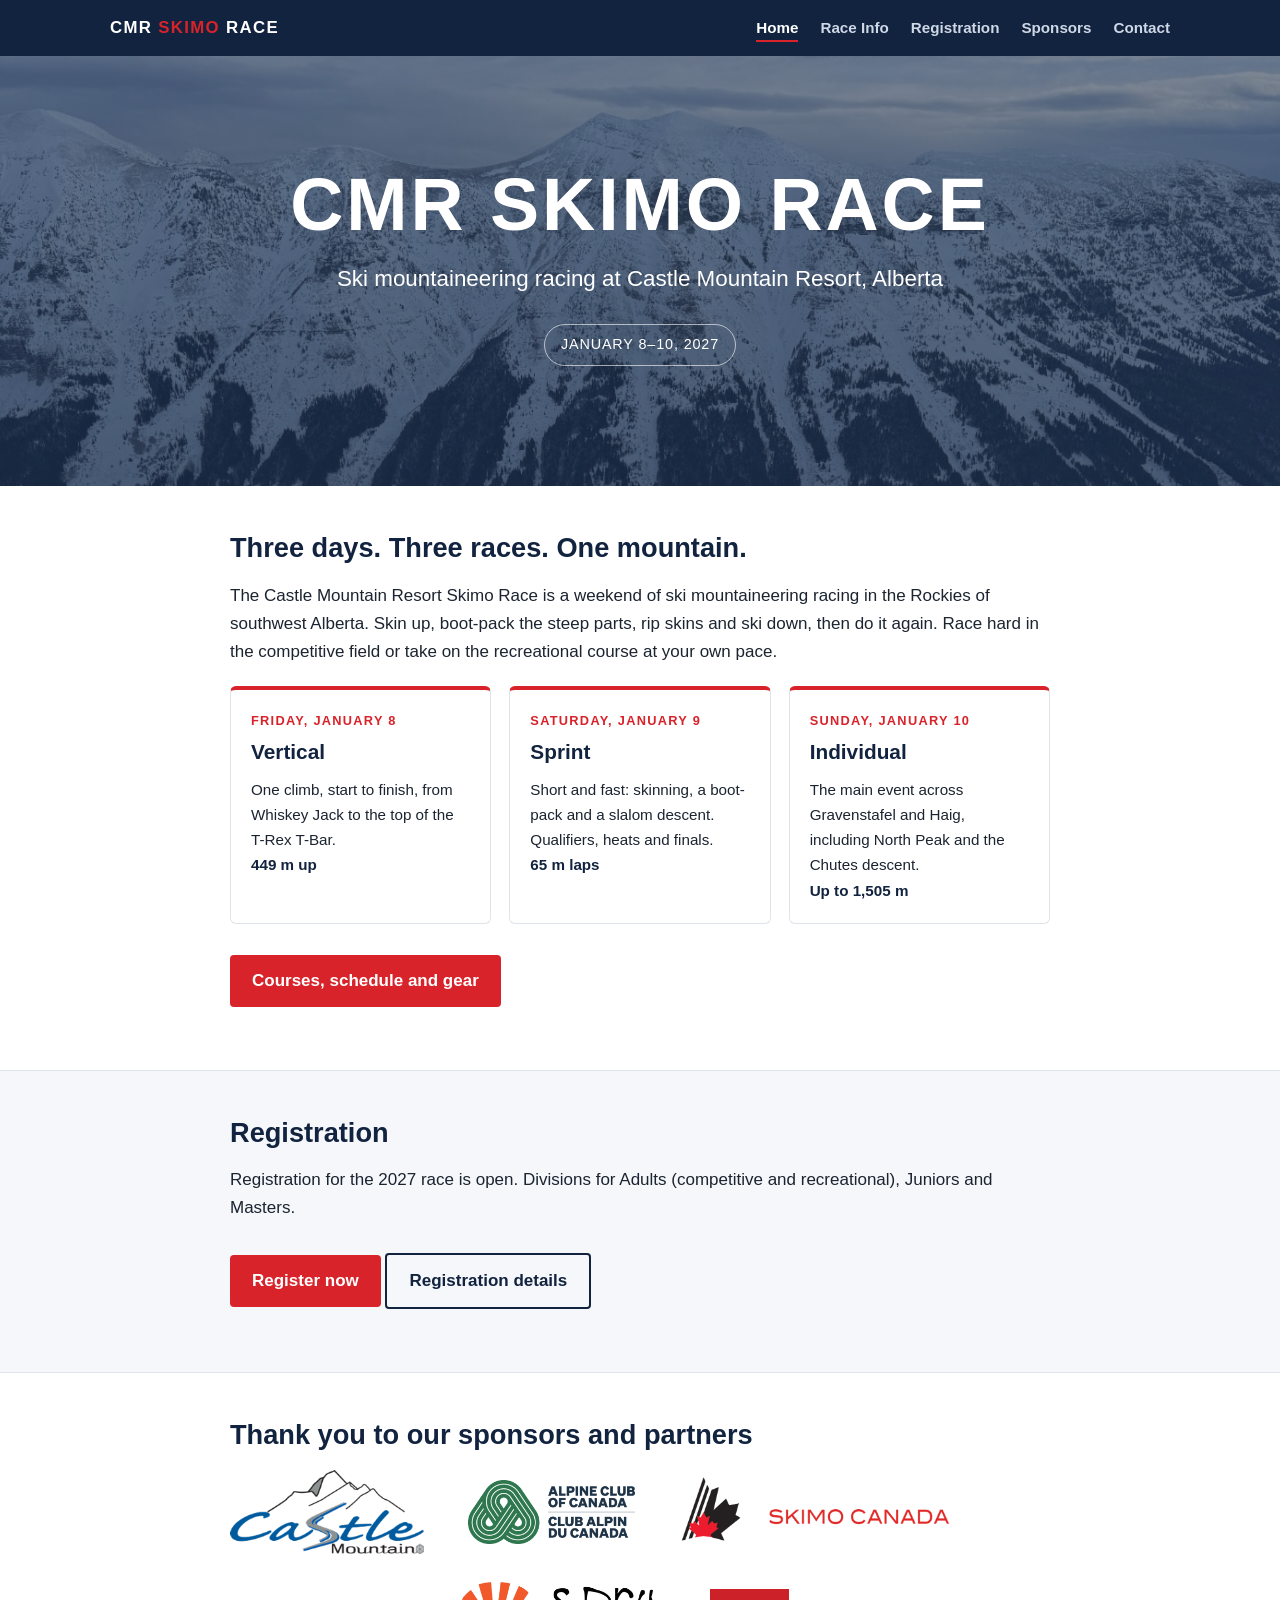
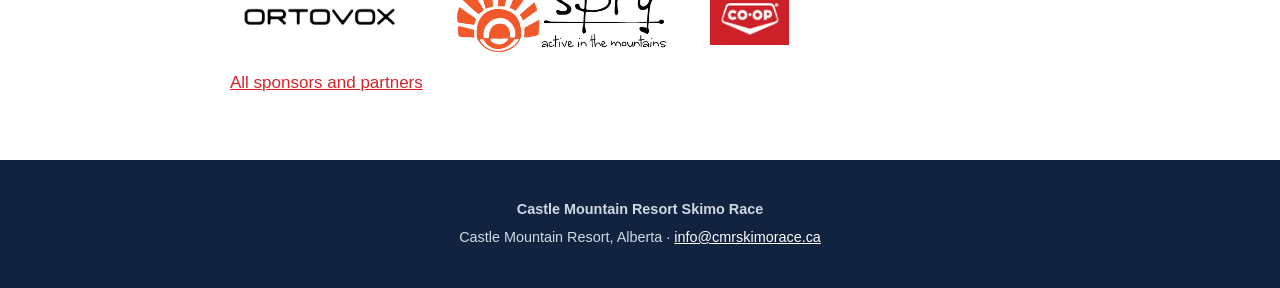
==== index.html @ 9375b1b1 "Link sponsor logos and names to their websites Co-Authored-By: Claude Opus 5.5 <noreply@anthropic.co" ====
<!doctype html>
<html lang="en">
<head>
<meta charset="utf-8">
<meta name="viewport" content="width=device-width, initial-scale=1">
<title>CMR Skimo Race</title>
<meta name="description" content="Ski mountaineering racing at Castle Mountain Resort, Alberta: Vertical, Sprint and Individual races.">
<link rel="stylesheet" href="style.css">
</head>
<body>
<header class="site"><div class="bar">
<a class="brand" href="index.html">CMR <span>Skimo</span> Race</a>
<nav aria-label="Main"><a href="index.html" aria-current="page">Home</a><a href="race-info.html">Race Info</a><a href="registration.html">Registration</a><a href="sponsors.html">Sponsors</a><a href="contact.html">Contact</a></nav>
</div></header>
<div class="hero">
<h1>CMR Skimo Race</h1>
<p>Ski mountaineering racing at Castle Mountain Resort, Alberta</p>
<span class="tag">January 8&ndash;10, 2027</span>
</div>
<main>
<section><div class="wrap">
<h2>Three days. Three races. One mountain.</h2>
<p>The Castle Mountain Resort Skimo Race is a weekend of ski mountaineering racing in the Rockies of southwest Alberta. Skin up, boot-pack the steep parts, rip skins and ski down, then do it again. Race hard in the competitive field or take on the recreational course at your own pace.</p>
<div class="cards">
<div class="card"><div class="day">Friday, January 8</div><h3>Vertical</h3><p>One climb, start to finish, from Whiskey Jack to the top of the T-Rex T-Bar.</p><p class="stat">449 m up</p></div>
<div class="card"><div class="day">Saturday, January 9</div><h3>Sprint</h3><p>Short and fast: skinning, a boot-pack and a slalom descent. Qualifiers, heats and finals.</p><p class="stat">65 m laps</p></div>
<div class="card"><div class="day">Sunday, January 10</div><h3>Individual</h3><p>The main event across Gravenstafel and Haig, including North Peak and the Chutes descent.</p><p class="stat">Up to 1,505 m</p></div>
</div>
<p><a class="btn" href="race-info.html">Courses, schedule and gear</a></p>
</div></section><section class="alt"><div class="wrap">
<h2>Registration</h2>
<p>Registration for the 2027 race is open. Divisions for Adults (competitive and recreational), Juniors and Masters.</p>
<p><a class="btn" href="https://zone4.ca/event/2027/gLMXlx">Register now</a> <a class="btn ghost" href="registration.html">Registration details</a></p>
</div></section><section><div class="wrap">
<h2>Thank you to our sponsors and partners</h2>
<div class="logos">
<a href="https://www.skicastle.ca/" target="_blank" rel="noopener" aria-label="Castle Mountain Resort website"><img src="images/castle-mountain.png" alt="Castle Mountain Resort" style="max-height:84px"></a>
<a href="https://alpineclubofcanada.ca/" target="_blank" rel="noopener" aria-label="Alpine Club of Canada website"><img src="images/alpine-club-of-canada.webp" alt="Alpine Club of Canada" style="max-height:64px"></a>
<a href="https://smcc.ski/" target="_blank" rel="noopener" aria-label="Skimo Canada website"><img src="images/skimo-canada.webp" alt="Skimo Canada"></a>
<a href="https://www.ortovox.com/" target="_blank" rel="noopener" aria-label="Ortovox website"><img src="images/ortovox.png" alt="Ortovox" style="max-height:44px"></a>
<a href="https://spryactive.ca/" target="_blank" rel="noopener" aria-label="Spry website"><img src="images/spry.png" alt="Spry"></a>
<a href="https://www.pinchercreekco-op.crs/" target="_blank" rel="noopener" aria-label="Pincher Creek Co-op website"><img src="images/coop.png" alt="Pincher Creek Co-op" style="max-height:56px"></a>
</div>
<p><a href="sponsors.html">All sponsors and partners</a></p>
</div></section>
</main>
<footer class="site"><div class="wrap">
<p><strong>Castle Mountain Resort Skimo Race</strong></p>
<p>Castle Mountain Resort, Alberta &middot; <a href="mailto:info@cmrskimorace.ca">info@cmrskimorace.ca</a></p>
</div></footer>
</body>
</html>
---- style.css ----
:root{--navy:#12233f;--ink:#1b2430;--muted:#5b6675;--snow:#f5f7fa;--line:#dfe4ea;--red:#d8232a;--white:#fff}
*{box-sizing:border-box}
html{scroll-behavior:smooth}
body{margin:0;font-family:"Avenir Next","Segoe UI",Helvetica,Arial,sans-serif;color:var(--ink);background:var(--white);line-height:1.65;font-size:17px}
img{max-width:100%;height:auto}
a{color:var(--red)}
a:hover{color:var(--navy)}
.wrap{max-width:860px;margin:0 auto;padding:0 20px}
header.site{background:var(--navy);position:sticky;top:0;z-index:10}
header.site .bar{max-width:1100px;margin:0 auto;padding:14px 20px;display:flex;flex-wrap:wrap;align-items:center;justify-content:space-between;gap:8px 24px}
.brand{color:var(--white);font-weight:800;letter-spacing:.08em;text-transform:uppercase;text-decoration:none;font-size:1.05rem}
.brand span{color:var(--red)}
nav a{color:#cfd8e6;text-decoration:none;margin-left:22px;font-size:.95rem;font-weight:600;padding:4px 0;border-bottom:2px solid transparent}
nav a:first-child{margin-left:0}
nav a:hover,nav a[aria-current=page]{color:var(--white);border-bottom-color:var(--red)}
.hero{background:linear-gradient(rgba(18,35,63,.55),rgba(18,35,63,.7)),url(images/barnaby-ridge.jpg) center/cover no-repeat;color:var(--white);text-align:center;padding:110px 20px 120px}
.hero h1{font-size:clamp(2.4rem,7vw,4.6rem);margin:0;letter-spacing:.04em;text-transform:uppercase;line-height:1.05}
.hero p{font-size:clamp(1.05rem,2.4vw,1.4rem);margin:18px 0 0}
.hero .tag{display:inline-block;margin-top:26px;padding:8px 16px;border:1px solid rgba(255,255,255,.6);border-radius:999px;font-size:.9rem;letter-spacing:.06em;text-transform:uppercase}
.pagehead{background:var(--navy);color:var(--white);padding:54px 0 46px}
.pagehead h1{margin:0;font-size:clamp(2rem,5vw,3rem);text-transform:uppercase;letter-spacing:.04em}
.pagehead p{margin:10px 0 0;color:#cfd8e6;max-width:640px}
main section{padding:46px 0;border-bottom:1px solid var(--line)}
main section:last-child{border-bottom:0}
main section.alt{background:var(--snow)}
h2{font-size:1.7rem;margin:0 0 14px;color:var(--navy);line-height:1.2}
h3{font-size:1.05rem;margin:26px 0 8px;text-transform:uppercase;letter-spacing:.07em;color:var(--muted)}
ul,ol{padding-left:22px;margin:8px 0}
li{margin:4px 0}
.note{background:#fff7e0;border-left:4px solid #e0a800;padding:12px 16px;margin:0 0 8px;font-size:.95rem}
.cards{display:grid;grid-template-columns:repeat(auto-fit,minmax(230px,1fr));gap:18px;margin-top:20px}
.card{background:var(--white);border:1px solid var(--line);border-top:4px solid var(--red);border-radius:6px;padding:20px}
.card .day{font-size:.8rem;font-weight:700;letter-spacing:.1em;text-transform:uppercase;color:var(--red)}
.card h3{margin:4px 0 8px;font-size:1.3rem;text-transform:none;letter-spacing:0;color:var(--navy)}
.card p{margin:0;font-size:.95rem}
.stat{font-size:1.5rem;font-weight:800;color:var(--navy)}
.btn{display:inline-block;background:var(--red);color:var(--white);text-decoration:none;font-weight:700;padding:12px 22px;border-radius:4px;margin-top:14px}
.btn:hover{background:var(--navy);color:var(--white)}
.btn.ghost{background:transparent;color:var(--navy);border:2px solid var(--navy)}
.btn.ghost:hover{background:var(--navy);color:var(--white)}
.cols{display:grid;grid-template-columns:repeat(auto-fit,minmax(260px,1fr));gap:8px 40px}
.logos{display:flex;flex-wrap:wrap;align-items:center;gap:28px 44px;margin-top:18px}
.logos img{max-height:70px;width:auto}
.sponsor{display:flex;flex-wrap:wrap;align-items:center;gap:20px 32px;padding:22px 0;border-bottom:1px solid var(--line)}
.sponsor:last-child{border-bottom:0}
.sponsor .logo{flex:0 0 240px;display:flex;align-items:center}
.sponsor .logo img{max-height:96px;max-width:240px;width:auto}
.sponsor .role{font-size:.8rem;font-weight:700;letter-spacing:.1em;text-transform:uppercase;color:var(--red)}
.sponsor h3{margin:2px 0 0;font-size:1.25rem;text-transform:none;letter-spacing:0;color:var(--navy)}
figure{margin:22px 0}
figure img{border:1px solid var(--line);border-radius:4px;display:block}
figcaption{font-size:.9rem;color:var(--muted);margin-top:6px}
.qr{width:220px;border:1px solid var(--line);padding:10px;background:var(--white);border-radius:6px}
footer.site{background:var(--navy);color:#cfd8e6;padding:34px 0;font-size:.9rem;text-align:center}
footer.site a{color:var(--white)}
footer.site p{margin:4px 0}
@media (max-width:640px){body{font-size:16px}nav a{margin-left:0;margin-right:16px}.hero{padding:70px 20px 80px}.sponsor .logo{flex-basis:100%}}
h2[id]{scroll-margin-top:76px}
.wrap.wide{max-width:1160px}
.race-split{display:grid;grid-template-columns:minmax(0,1fr) minmax(0,1.15fr);gap:28px 48px;align-items:start}
.race-split .race-text>p:first-child{margin-top:0}
.race-split h3:first-of-type{margin-top:18px}
.race-media figure{margin:18px 0 0}
.race-map{height:440px;border:1px solid var(--line);border-radius:6px;background:#e9edf2;z-index:0}
.race-map-error{display:flex;align-items:center;justify-content:center;color:var(--muted)}
.map-legend{display:flex;flex-wrap:wrap;gap:6px 18px;font-size:.85rem;color:var(--muted);margin:10px 0 0;padding:0;list-style:none}
.map-legend li{display:flex;align-items:center;gap:6px;margin:0}
.map-legend i{display:inline-block;width:22px;height:0;border-top:4px solid}
.map-legend .route{border-color:#d8232a}
.map-legend .easy{border-color:#2e9e44;border-top-width:3px}
.map-legend .int{border-color:#1f6fd1;border-top-width:3px}
.map-legend .adv{border-color:#111;border-top-width:3px}
.map-legend .lift{border-color:#7a2a2a;border-top:2px dashed #7a2a2a}
.map-label span{display:inline-block;transform:translate(10px,-50%);background:#fff;color:var(--navy);font-weight:700;font-size:12px;padding:2px 7px;border-radius:3px;box-shadow:0 1px 3px rgba(0,0,0,.3);white-space:nowrap}
.leaflet-container{font:inherit;font-size:13px}
@media (max-width:900px){.race-split{grid-template-columns:1fr}.race-map{height:360px}}
.disclaimer{background:#fdf0f0;border-left:4px solid var(--red);padding:14px 18px;margin:12px 0 8px;font-size:.95rem}
.disclaimer p{margin:0 0 6px}
.disclaimer p:last-child{margin-bottom:0}
.disclaimer-short{font-size:.88rem;color:var(--muted);margin:10px 0 0;padding-left:12px;border-left:3px solid var(--red)}
#course-disclaimer{scroll-margin-top:90px}
nav a{white-space:nowrap}
@media (max-width:640px){header.site .bar{row-gap:6px}nav{display:flex;width:100%;justify-content:space-between;gap:8px;overflow-x:auto;scrollbar-width:none}nav::-webkit-scrollbar{display:none}nav a{margin:0;font-size:.85rem}}
@media (max-width:360px){nav{gap:6px}nav a{font-size:.78rem}}
.btn-updated{font-size:.85rem;color:var(--muted);margin:-9px 0 0}
.form-link{font-size:.9rem;color:var(--muted)}
.volunteer-form{display:block;width:100%;max-width:640px;border:0;margin:16px 0 0;background:var(--white)}
.map-legend .rec{border-color:#f28c00}
@media (min-width:901px){.race-media{position:sticky;top:84px}}
.map-label-left span{transform:translate(calc(-100% - 10px),-50%)}
/* Google Forms cannot report their height, so cap the box at about one screen and let the form scroll inside it */
.volunteer-form{height:80vh;min-height:560px;max-height:1000px}
.logo-tile{display:inline-flex;align-items:center;justify-content:center;background:var(--navy);border-radius:8px;padding:12px}
.sponsor .logo .logo-tile img{max-height:76px;width:auto}
.sponsor h3 a{color:inherit;text-decoration:none}
.sponsor h3 a:hover{color:var(--red);text-decoration:underline}
.logos a{display:inline-flex;align-items:center}
.logos a:hover img,.sponsor .logo a:hover img{opacity:.8}
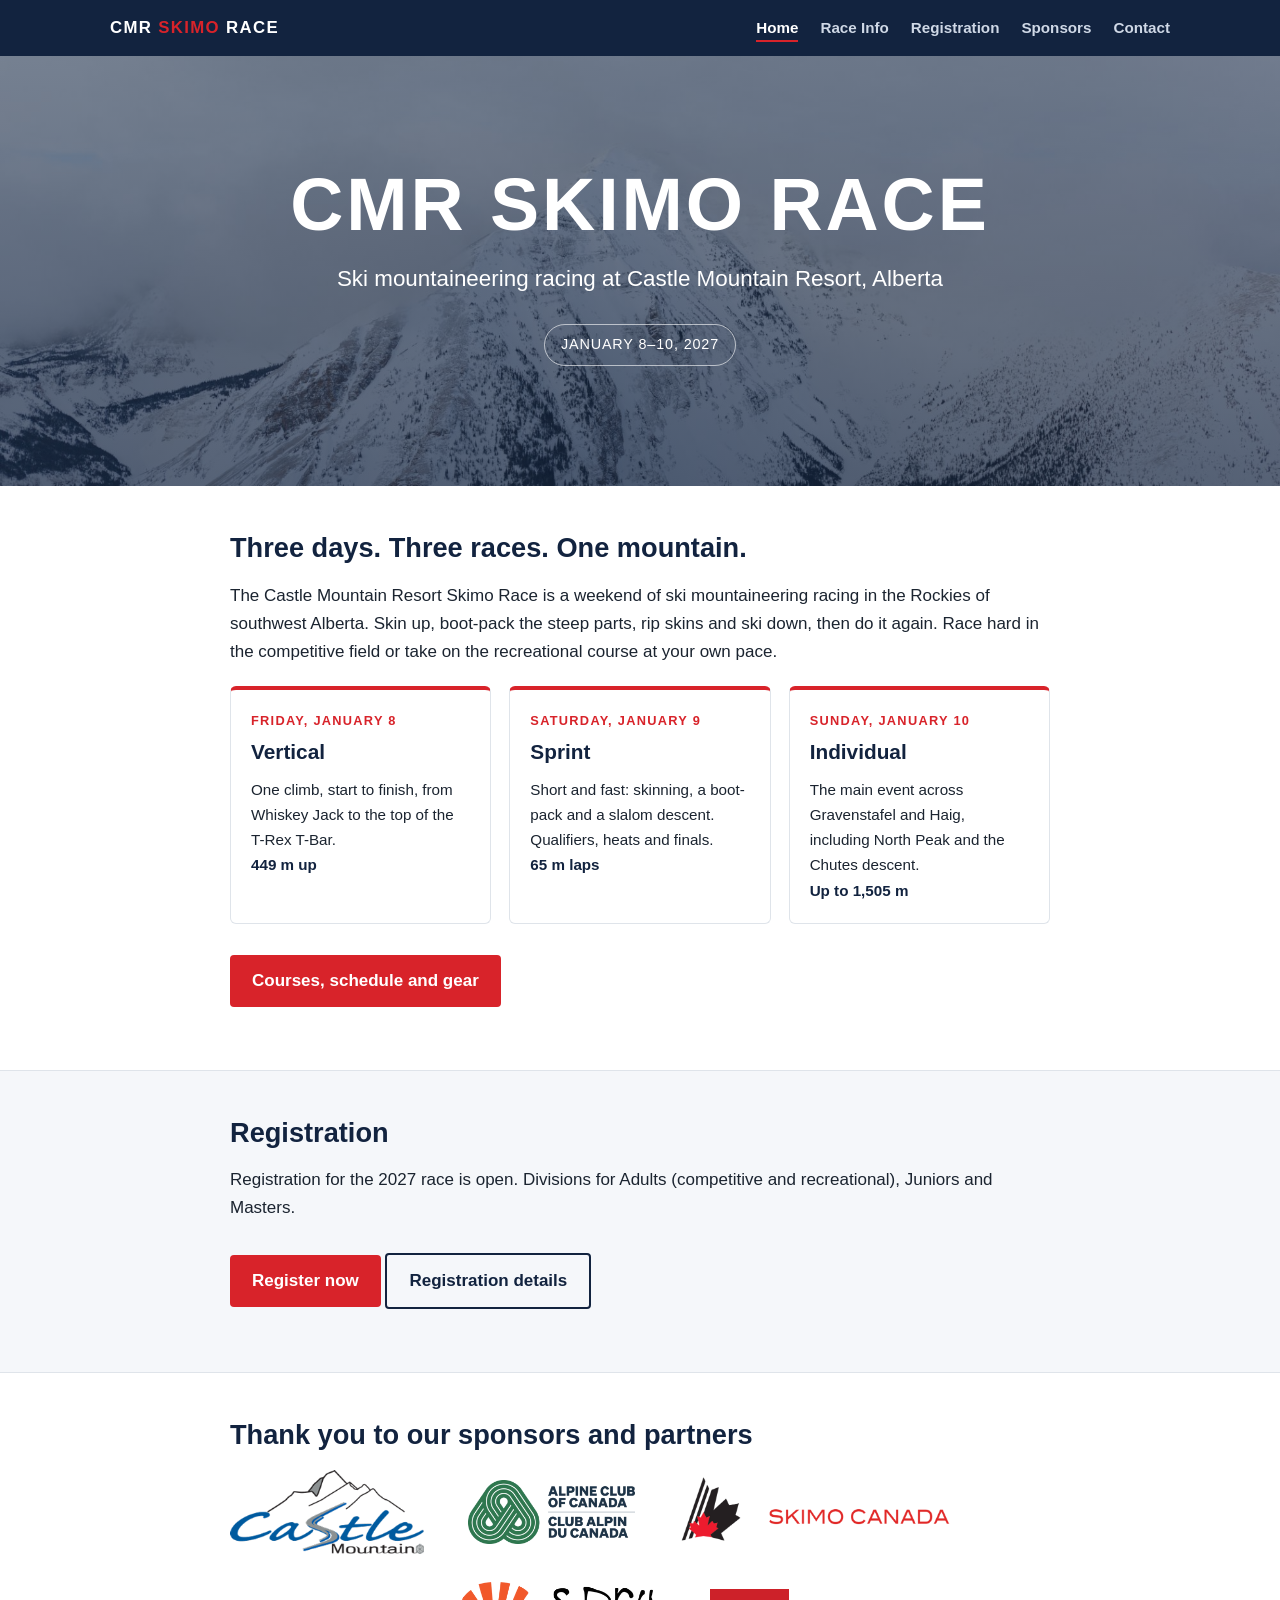
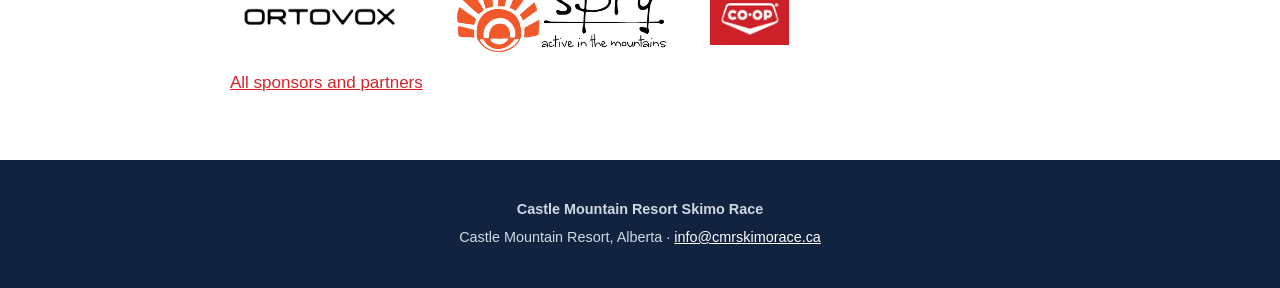
==== commit 9c43858c: "Link Home race cards to their sections, collapse rules into panels Co-Authored-By: Claude Opus 5.5 <" ====
--- a/index.html
+++ b/index.html
@@ -22,9 +22,9 @@
 <h2>Three days. Three races. One mountain.</h2>
 <p>The Castle Mountain Resort Skimo Race is a weekend of ski mountaineering racing in the Rockies of southwest Alberta. Skin up, boot-pack the steep parts, rip skins and ski down, then do it again. Race hard in the competitive field or take on the recreational course at your own pace.</p>
 <div class="cards">
-<div class="card"><div class="day">Friday, January 8</div><h3>Vertical</h3><p>One climb, start to finish, from Whiskey Jack to the top of the T-Rex T-Bar.</p><p class="stat">449 m up</p></div>
-<div class="card"><div class="day">Saturday, January 9</div><h3>Sprint</h3><p>Short and fast: skinning, a boot-pack and a slalom descent. Qualifiers, heats and finals.</p><p class="stat">65 m laps</p></div>
-<div class="card"><div class="day">Sunday, January 10</div><h3>Individual</h3><p>The main event across Gravenstafel and Haig, including North Peak and the Chutes descent.</p><p class="stat">Up to 1,505 m</p></div>
+<div class="card"><div class="day">Friday, January 8</div><h3><a class="card-link" href="race-info.html#vertical">Vertical</a></h3><p>One climb, start to finish, from Whiskey Jack to the top of the T-Rex T-Bar.</p><p class="stat">449 m up</p></div>
+<div class="card"><div class="day">Saturday, January 9</div><h3><a class="card-link" href="race-info.html#sprint">Sprint</a></h3><p>Short and fast: skinning, a boot-pack and a slalom descent. Qualifiers, heats and finals.</p><p class="stat">65 m laps</p></div>
+<div class="card"><div class="day">Sunday, January 10</div><h3><a class="card-link" href="race-info.html#individual">Individual</a></h3><p>The main event across Gravenstafel and Haig, including North Peak and the Chutes descent.</p><p class="stat">Up to 1,505 m</p></div>
 </div>
 <p><a class="btn" href="race-info.html">Courses, schedule and gear</a></p>
 </div></section><section class="alt"><div class="wrap">
--- a/style.css
+++ b/style.css
@@ -13,11 +13,11 @@
 nav a{color:#cfd8e6;text-decoration:none;margin-left:22px;font-size:.95rem;font-weight:600;padding:4px 0;border-bottom:2px solid transparent}
 nav a:first-child{margin-left:0}
 nav a:hover,nav a[aria-current=page]{color:var(--white);border-bottom-color:var(--red)}
-.hero{background:linear-gradient(rgba(18,35,63,.55),rgba(18,35,63,.7)),url(images/barnaby-ridge.jpg) center/cover no-repeat;color:var(--white);text-align:center;padding:110px 20px 120px}
+.hero{background:linear-gradient(rgba(18,35,63,.55),rgba(18,35,63,.7)),url(images/castle-peak.jpg) center 40%/cover no-repeat;color:var(--white);text-align:center;padding:110px 20px 120px}
 .hero h1{font-size:clamp(2.4rem,7vw,4.6rem);margin:0;letter-spacing:.04em;text-transform:uppercase;line-height:1.05}
 .hero p{font-size:clamp(1.05rem,2.4vw,1.4rem);margin:18px 0 0}
 .hero .tag{display:inline-block;margin-top:26px;padding:8px 16px;border:1px solid rgba(255,255,255,.6);border-radius:999px;font-size:.9rem;letter-spacing:.06em;text-transform:uppercase}
-.pagehead{background:var(--navy);color:var(--white);padding:54px 0 46px}
+.pagehead{background:linear-gradient(rgba(18,35,63,.55),rgba(18,35,63,.78)),var(--ph,url(images/barnaby-ridge.jpg)) var(--php,center 45%)/cover no-repeat var(--navy);color:var(--white);padding:96px 0 84px}
 .pagehead h1{margin:0;font-size:clamp(2rem,5vw,3rem);text-transform:uppercase;letter-spacing:.04em}
 .pagehead p{margin:10px 0 0;color:#cfd8e6;max-width:640px}
 main section{padding:46px 0;border-bottom:1px solid var(--line)}
@@ -96,3 +96,26 @@
 .sponsor h3 a:hover{color:var(--red);text-decoration:underline}
 .logos a{display:inline-flex;align-items:center}
 .logos a:hover img,.sponsor .logo a:hover img{opacity:.8}
+.pagehead h1,.pagehead p{text-shadow:0 1px 12px rgba(0,0,0,.35)}
+@media (max-width:640px){.pagehead{padding:64px 0 56px}}
+h4{font-size:1rem;margin:22px 0 6px;color:var(--navy)}
+h3[id]{scroll-margin-top:90px}
+.card{position:relative;transition:box-shadow .15s,transform .15s}
+.card-link{color:inherit;text-decoration:none}
+.card-link::after{content:"";position:absolute;inset:0;border-radius:6px}
+.card:hover{box-shadow:0 6px 18px rgba(18,35,63,.12);transform:translateY(-2px)}
+.card:hover .card-link{color:var(--red)}
+.card-link:focus-visible{outline:none}
+.card:focus-within{outline:3px solid var(--red);outline-offset:2px}
+.accordion{border-top:1px solid var(--line);margin-top:8px}
+.accordion details{border-bottom:1px solid var(--line)}
+.accordion summary{cursor:pointer;list-style:none;display:flex;justify-content:space-between;align-items:center;gap:12px;padding:14px 4px;font-weight:700;color:var(--navy);font-size:1.05rem}
+.accordion summary::-webkit-details-marker{display:none}
+.accordion summary::after{content:"+";font-size:1.4rem;line-height:1;color:var(--red);flex:none}
+.accordion details[open]>summary::after{content:"\2212"}
+.accordion summary:hover{color:var(--red)}
+.accordion .details-body{padding:0 4px 16px}
+.accordion .details-body>*:first-child{margin-top:0}
+.accordion details{scroll-margin-top:84px}
+.link-btn{background:none;border:0;padding:0;color:var(--red);font:inherit;font-weight:600;text-decoration:underline;cursor:pointer}
+.link-btn:hover{color:var(--navy)}
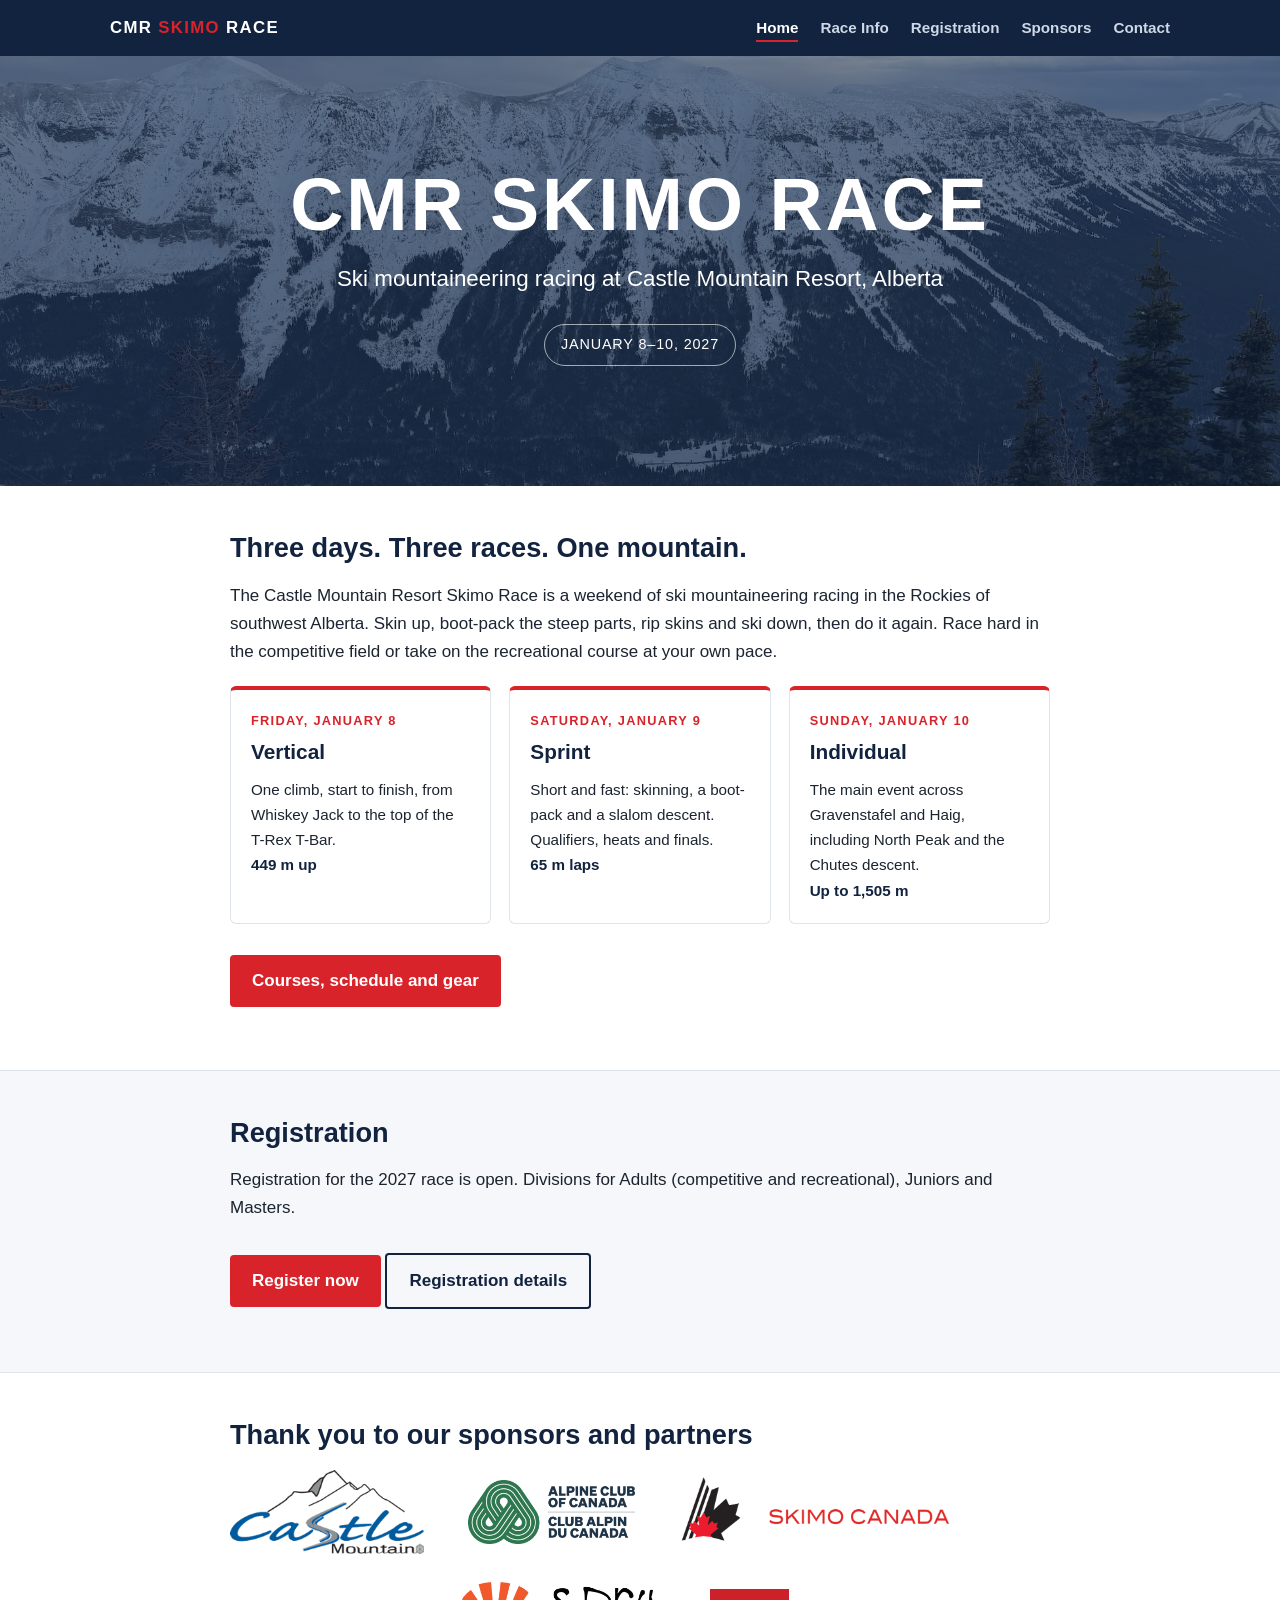
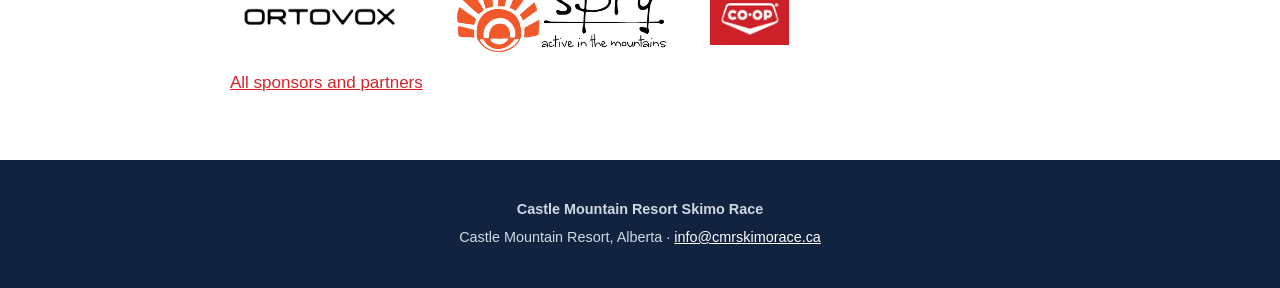
==== commit 6e2c0311: "Barnaby Ridge on Home, peak on Contact, sprint racers on Sponsors Co-Authored-By: Claude Opus 5.5 <n" ====
--- a/index.html
+++ b/index.html
@@ -5,7 +5,7 @@
 <meta name="viewport" content="width=device-width, initial-scale=1">
 <title>CMR Skimo Race</title>
 <meta name="description" content="Ski mountaineering racing at Castle Mountain Resort, Alberta: Vertical, Sprint and Individual races.">
-<link rel="stylesheet" href="style.css">
+<link rel="stylesheet" href="style.css?v=2026111502">
 </head>
 <body>
 <header class="site"><div class="bar">
--- a/style.css
+++ b/style.css
@@ -13,7 +13,7 @@
 nav a{color:#cfd8e6;text-decoration:none;margin-left:22px;font-size:.95rem;font-weight:600;padding:4px 0;border-bottom:2px solid transparent}
 nav a:first-child{margin-left:0}
 nav a:hover,nav a[aria-current=page]{color:var(--white);border-bottom-color:var(--red)}
-.hero{background:linear-gradient(rgba(18,35,63,.55),rgba(18,35,63,.7)),url(images/castle-peak.jpg) center 40%/cover no-repeat;color:var(--white);text-align:center;padding:110px 20px 120px}
+.hero{background:linear-gradient(rgba(18,35,63,.55),rgba(18,35,63,.7)),url(images/barnaby-ridge-wide.webp) center 40%/cover no-repeat;color:var(--white);text-align:center;padding:110px 20px 120px}
 .hero h1{font-size:clamp(2.4rem,7vw,4.6rem);margin:0;letter-spacing:.04em;text-transform:uppercase;line-height:1.05}
 .hero p{font-size:clamp(1.05rem,2.4vw,1.4rem);margin:18px 0 0}
 .hero .tag{display:inline-block;margin-top:26px;padding:8px 16px;border:1px solid rgba(255,255,255,.6);border-radius:999px;font-size:.9rem;letter-spacing:.06em;text-transform:uppercase}
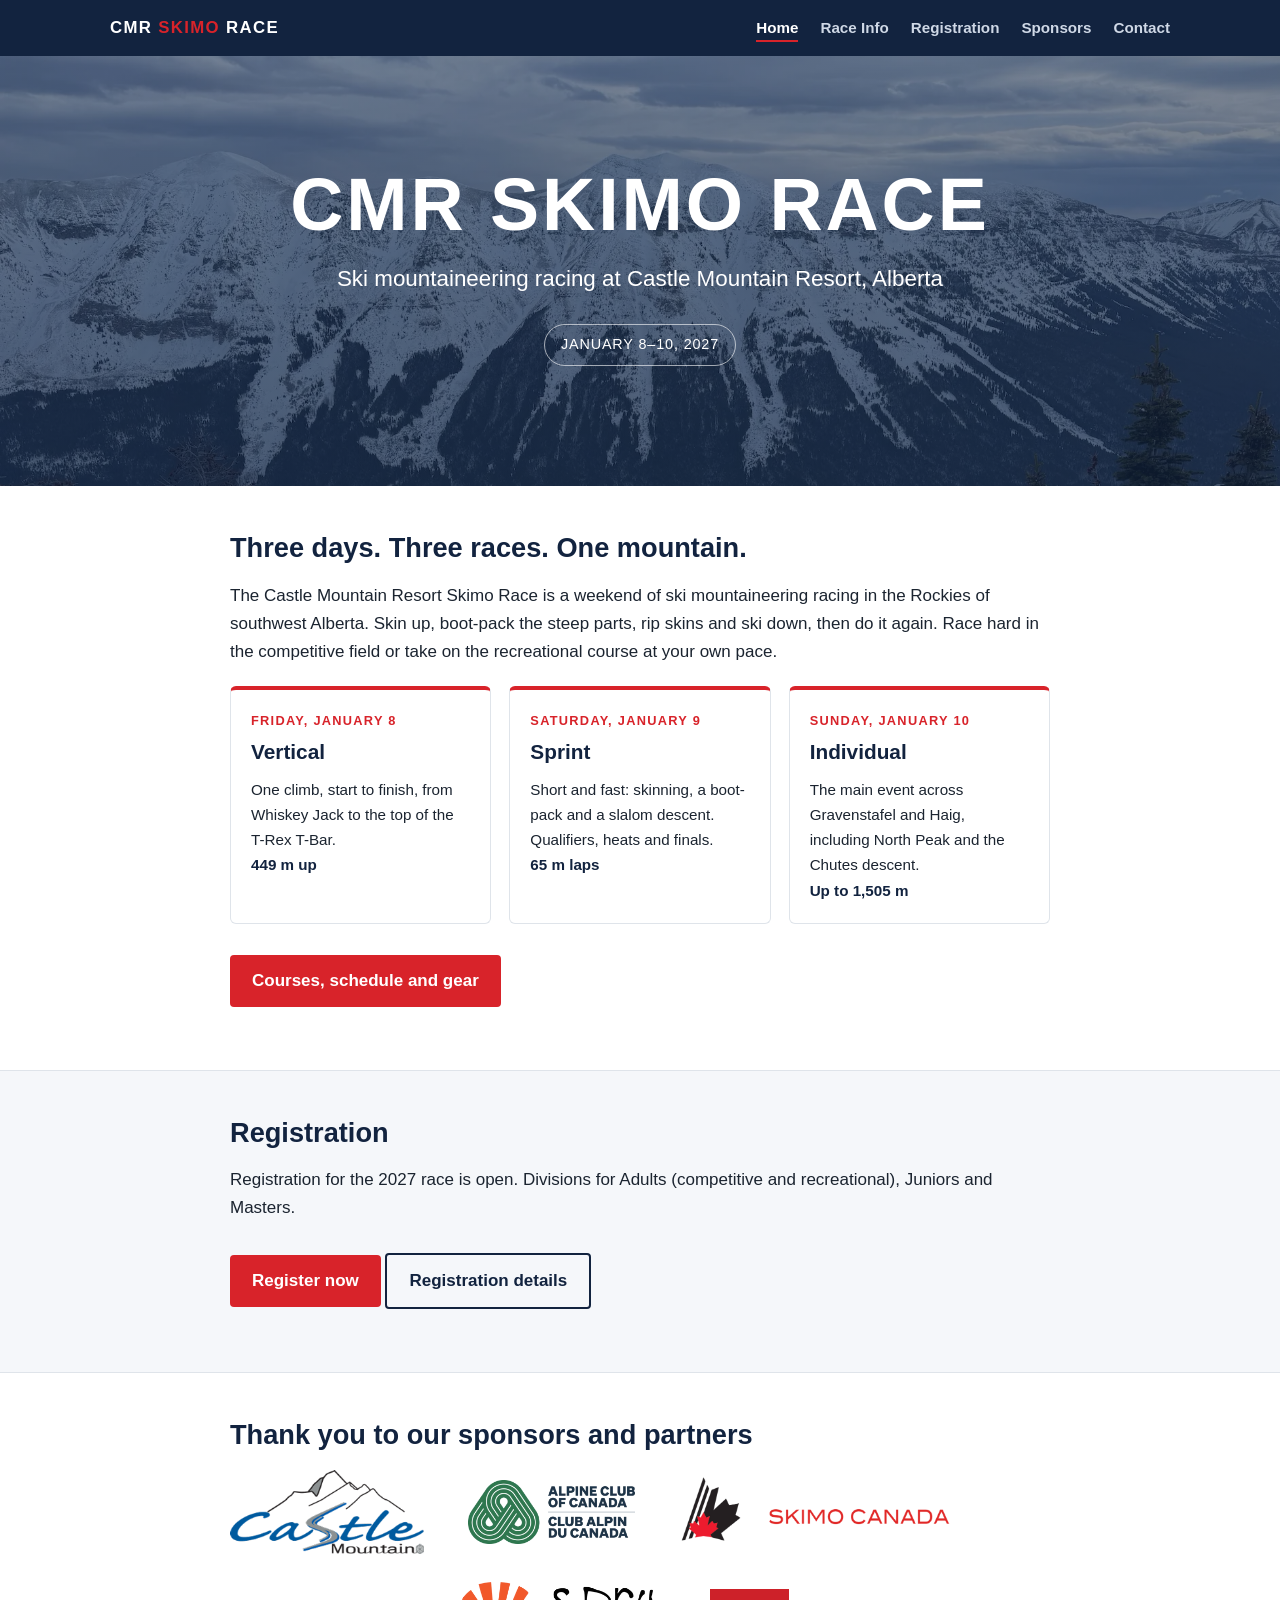
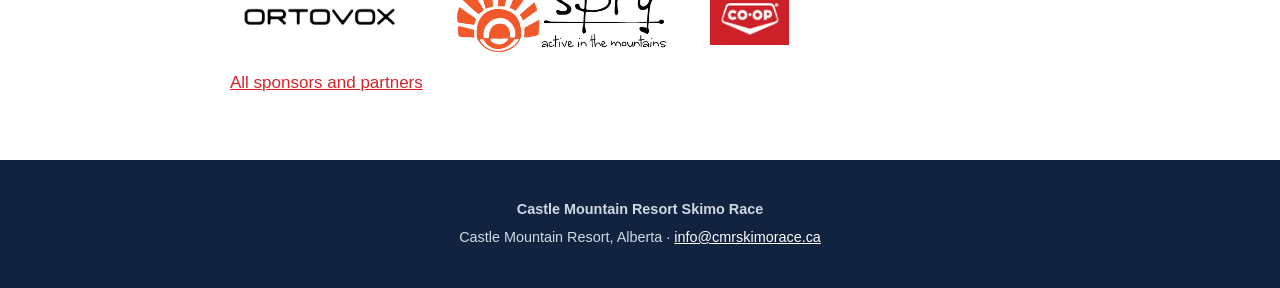
==== commit d705da14: "Show the top of Barnaby Ridge in the Home photo Co-Authored-By: Claude Opus 5.5 <noreply@anthropic.c" ====
--- a/index.html
+++ b/index.html
@@ -5,7 +5,7 @@
 <meta name="viewport" content="width=device-width, initial-scale=1">
 <title>CMR Skimo Race</title>
 <meta name="description" content="Ski mountaineering racing at Castle Mountain Resort, Alberta: Vertical, Sprint and Individual races.">
-<link rel="stylesheet" href="style.css?v=2026111502">
+<link rel="stylesheet" href="style.css?v=2026111503">
 </head>
 <body>
 <header class="site"><div class="bar">
--- a/style.css
+++ b/style.css
@@ -13,7 +13,7 @@
 nav a{color:#cfd8e6;text-decoration:none;margin-left:22px;font-size:.95rem;font-weight:600;padding:4px 0;border-bottom:2px solid transparent}
 nav a:first-child{margin-left:0}
 nav a:hover,nav a[aria-current=page]{color:var(--white);border-bottom-color:var(--red)}
-.hero{background:linear-gradient(rgba(18,35,63,.55),rgba(18,35,63,.7)),url(images/barnaby-ridge-wide.webp) center 40%/cover no-repeat;color:var(--white);text-align:center;padding:110px 20px 120px}
+.hero{background:linear-gradient(rgba(18,35,63,.55),rgba(18,35,63,.7)),url(images/barnaby-ridge-wide.webp) center 8%/cover no-repeat;color:var(--white);text-align:center;padding:110px 20px 120px}
 .hero h1{font-size:clamp(2.4rem,7vw,4.6rem);margin:0;letter-spacing:.04em;text-transform:uppercase;line-height:1.05}
 .hero p{font-size:clamp(1.05rem,2.4vw,1.4rem);margin:18px 0 0}
 .hero .tag{display:inline-block;margin-top:26px;padding:8px 16px;border:1px solid rgba(255,255,255,.6);border-radius:999px;font-size:.9rem;letter-spacing:.06em;text-transform:uppercase}
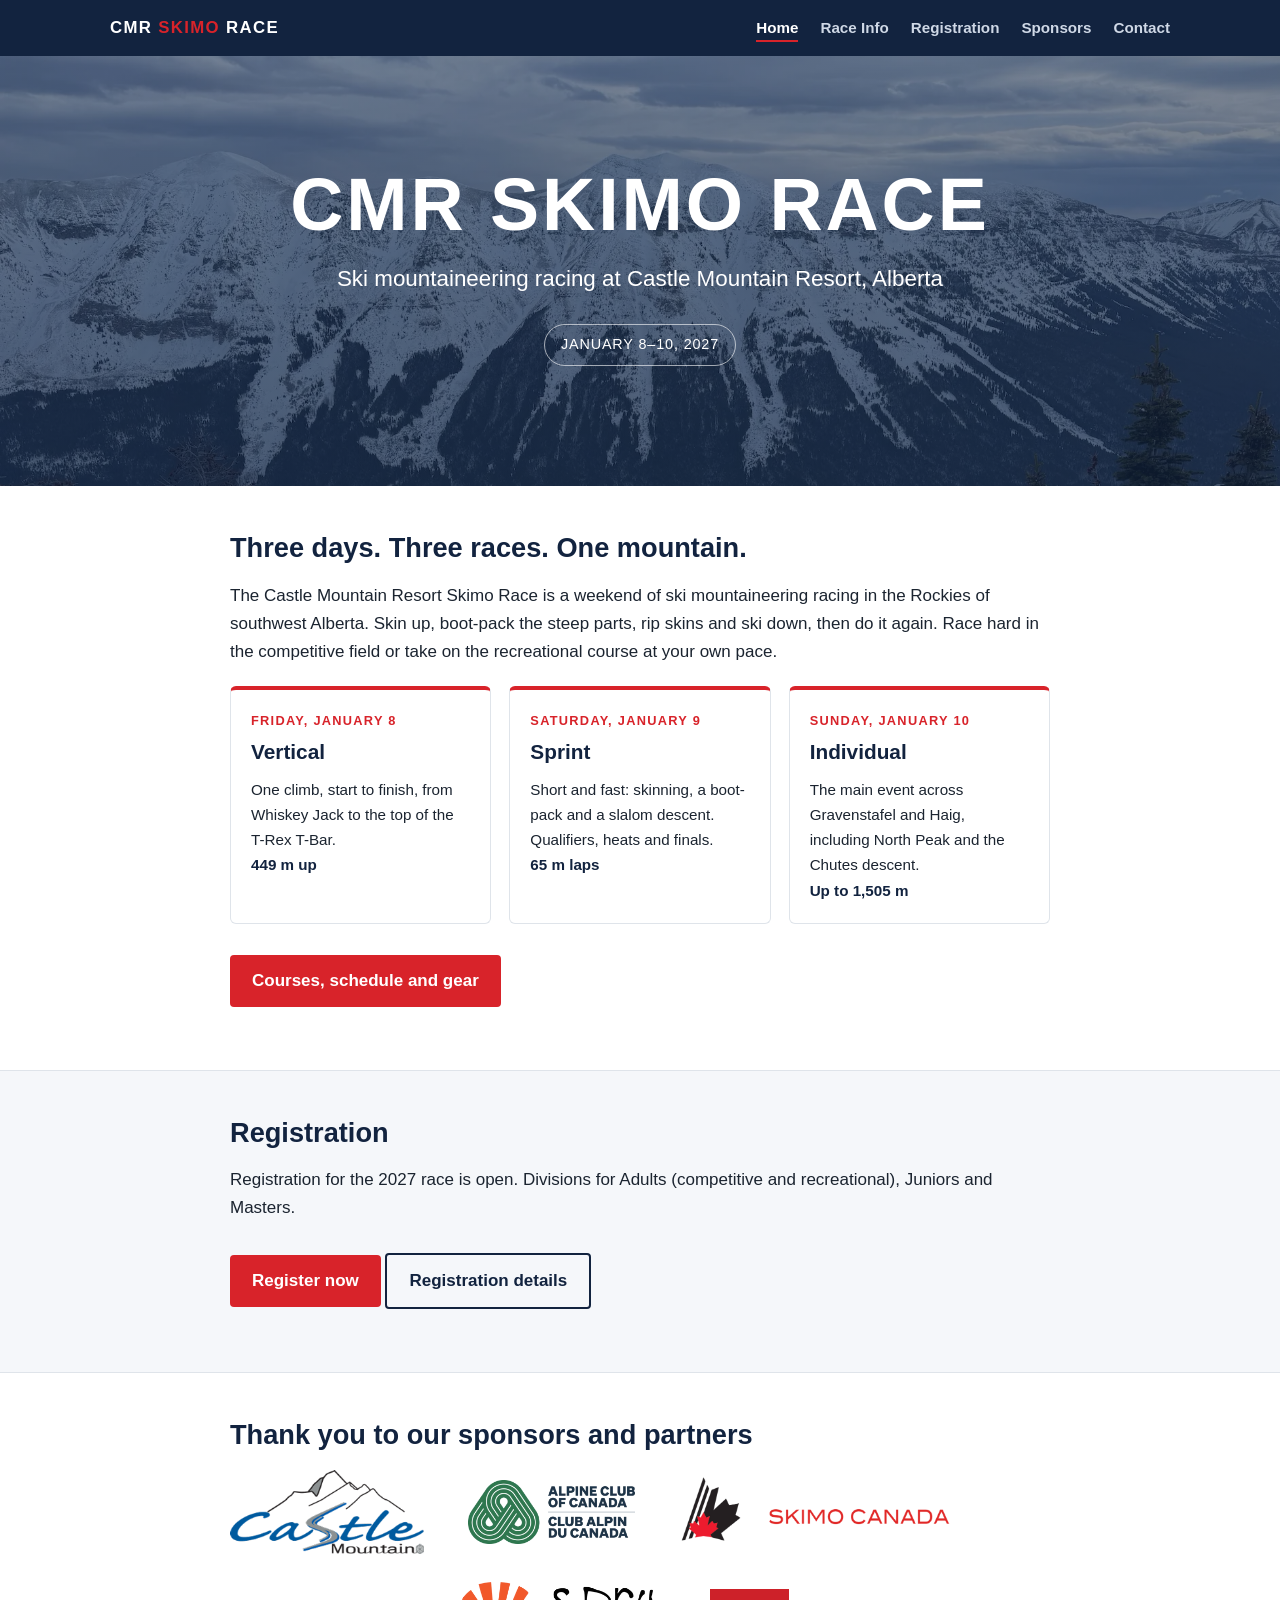
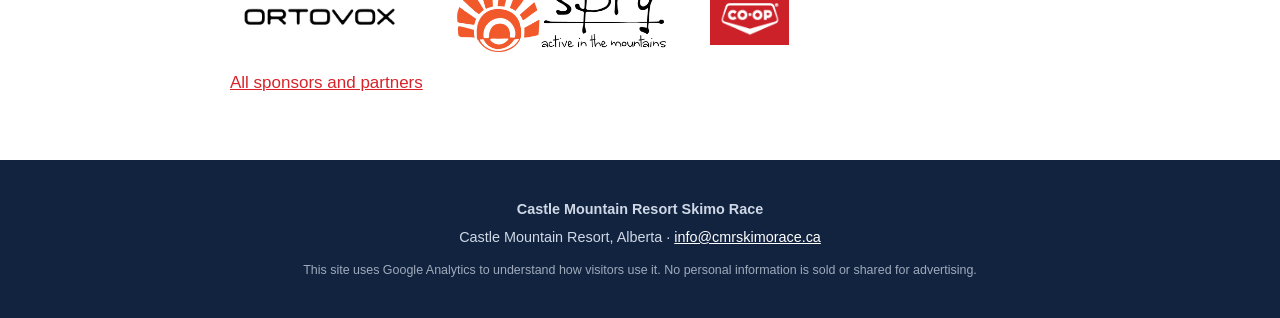
==== commit fec2c584: "Add Google Tag Manager (GA4) and an analytics notice Co-Authored-By: Claude Opus 5.5 <noreply@anthro" ====
--- a/index.html
+++ b/index.html
@@ -1,13 +1,19 @@
 <!doctype html>
 <html lang="en">
 <head>
+<!-- Google Tag Manager -->
+<script>(function(w,d,s,l,i){w[l]=w[l]||[];w[l].push({'gtm.start':new Date().getTime(),event:'gtm.js'});var f=d.getElementsByTagName(s)[0],j=d.createElement(s),dl=l!='dataLayer'?'&l='+l:'';j.async=true;j.src='https://www.googletagmanager.com/gtm.js?id='+i+dl;f.parentNode.insertBefore(j,f);})(window,document,'script','dataLayer','GTM-KNNR4PGR');</script>
+<!-- End Google Tag Manager -->
 <meta charset="utf-8">
 <meta name="viewport" content="width=device-width, initial-scale=1">
 <title>CMR Skimo Race</title>
 <meta name="description" content="Ski mountaineering racing at Castle Mountain Resort, Alberta: Vertical, Sprint and Individual races.">
-<link rel="stylesheet" href="style.css?v=2026111503">
+<link rel="stylesheet" href="style.css?v=2026111504">
 </head>
 <body>
+<!-- Google Tag Manager (noscript) -->
+<noscript><iframe src="https://www.googletagmanager.com/ns.html?id=GTM-KNNR4PGR" height="0" width="0" style="display:none;visibility:hidden"></iframe></noscript>
+<!-- End Google Tag Manager (noscript) -->
 <header class="site"><div class="bar">
 <a class="brand" href="index.html">CMR <span>Skimo</span> Race</a>
 <nav aria-label="Main"><a href="index.html" aria-current="page">Home</a><a href="race-info.html">Race Info</a><a href="registration.html">Registration</a><a href="sponsors.html">Sponsors</a><a href="contact.html">Contact</a></nav>
@@ -47,6 +53,7 @@
 <footer class="site"><div class="wrap">
 <p><strong>Castle Mountain Resort Skimo Race</strong></p>
 <p>Castle Mountain Resort, Alberta &middot; <a href="mailto:info@cmrskimorace.ca">info@cmrskimorace.ca</a></p>
+<p class="footer-note">This site uses Google Analytics to understand how visitors use it. No personal information is sold or shared for advertising.</p>
 </div></footer>
 </body>
 </html>
--- a/style.css
+++ b/style.css
@@ -119,3 +119,4 @@
 .accordion details{scroll-margin-top:84px}
 .link-btn{background:none;border:0;padding:0;color:var(--red);font:inherit;font-weight:600;text-decoration:underline;cursor:pointer}
 .link-btn:hover{color:var(--navy)}
+footer.site .footer-note{font-size:.78rem;opacity:.75;margin-top:10px}
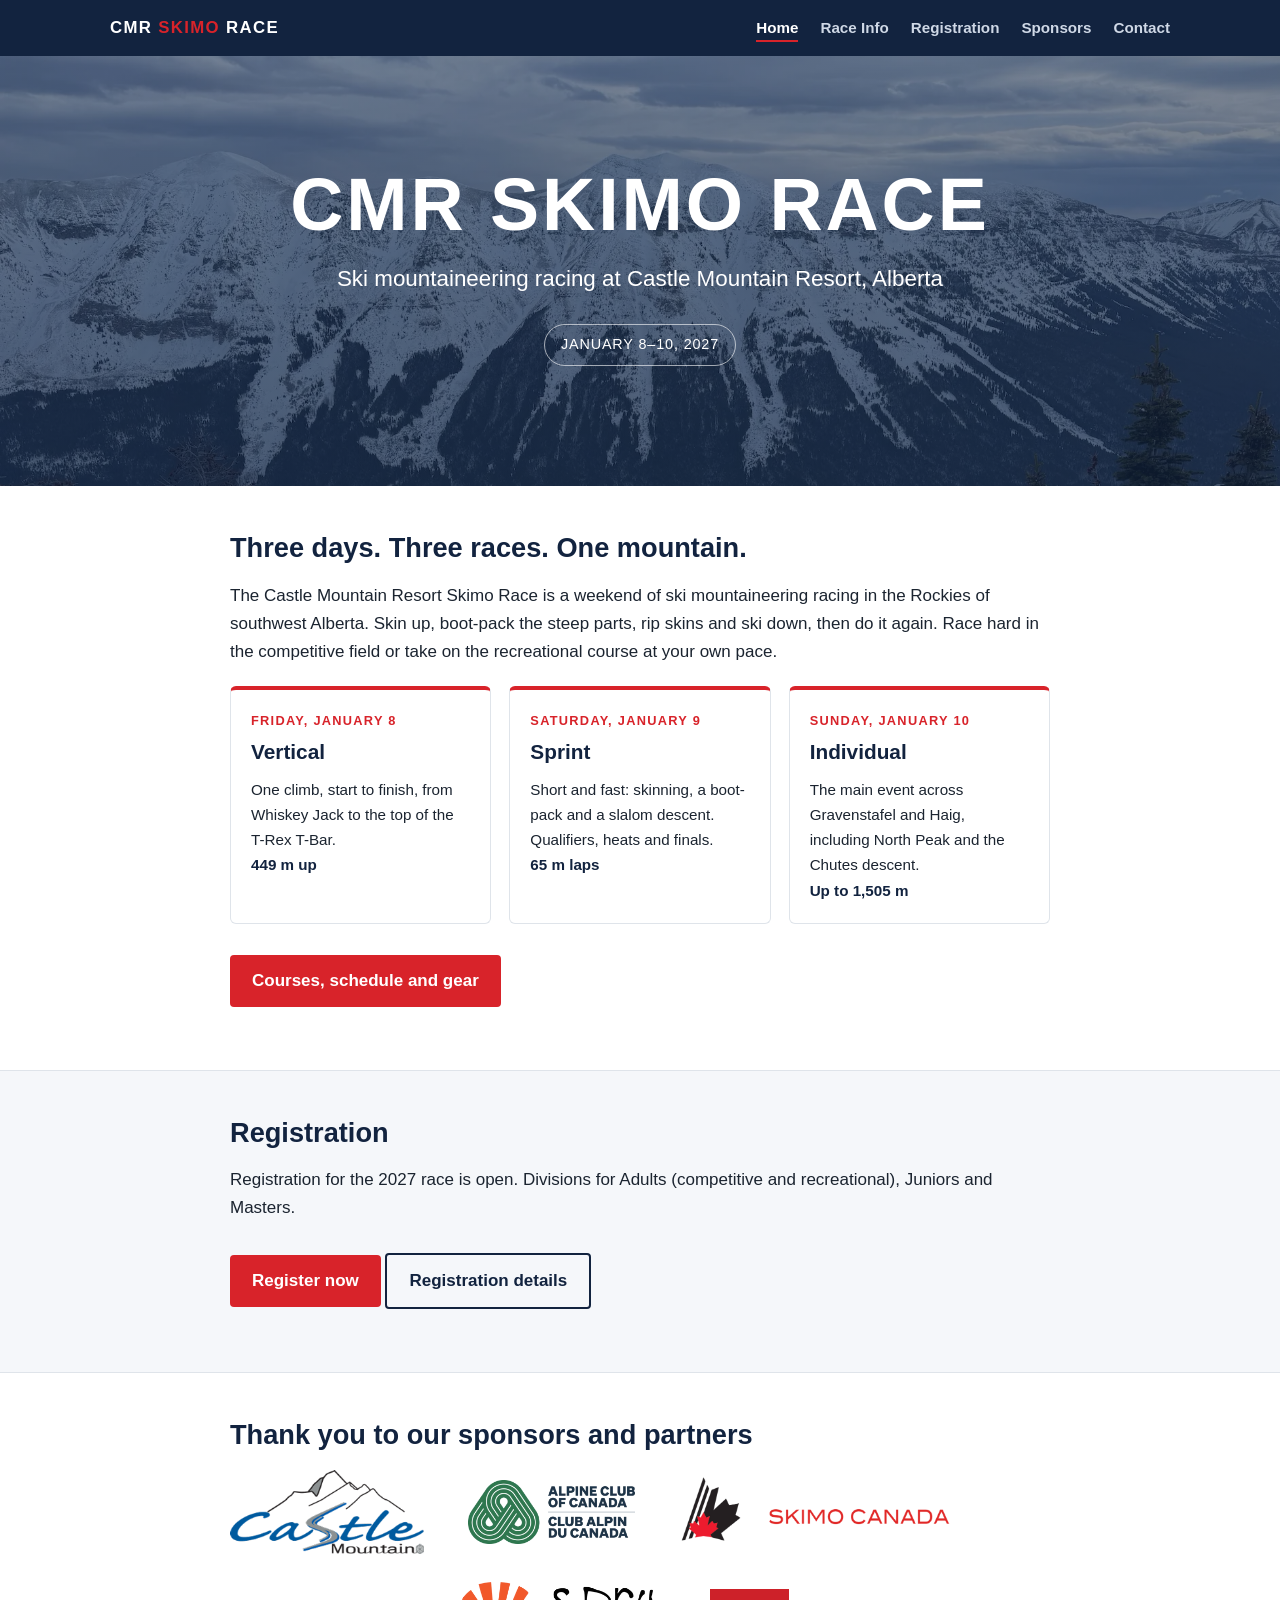
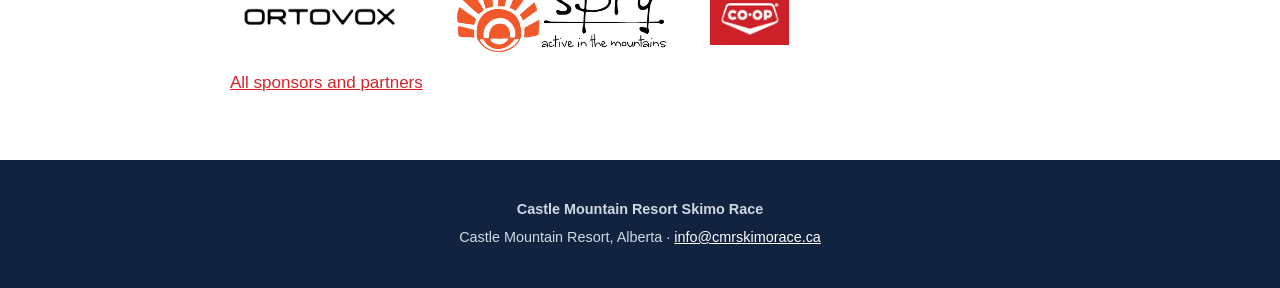
==== commit 1c84f0bf: "Remove Google Tag Manager and analytics notice Co-Authored-By: Claude Opus 5.5 <noreply@anthropic.co" ====
--- a/index.html
+++ b/index.html
@@ -1,19 +1,13 @@
 <!doctype html>
 <html lang="en">
 <head>
-<!-- Google Tag Manager -->
-<script>(function(w,d,s,l,i){w[l]=w[l]||[];w[l].push({'gtm.start':new Date().getTime(),event:'gtm.js'});var f=d.getElementsByTagName(s)[0],j=d.createElement(s),dl=l!='dataLayer'?'&l='+l:'';j.async=true;j.src='https://www.googletagmanager.com/gtm.js?id='+i+dl;f.parentNode.insertBefore(j,f);})(window,document,'script','dataLayer','GTM-KNNR4PGR');</script>
-<!-- End Google Tag Manager -->
 <meta charset="utf-8">
 <meta name="viewport" content="width=device-width, initial-scale=1">
 <title>CMR Skimo Race</title>
 <meta name="description" content="Ski mountaineering racing at Castle Mountain Resort, Alberta: Vertical, Sprint and Individual races.">
-<link rel="stylesheet" href="style.css?v=2026111504">
+<link rel="stylesheet" href="style.css?v=2026111503">
 </head>
 <body>
-<!-- Google Tag Manager (noscript) -->
-<noscript><iframe src="https://www.googletagmanager.com/ns.html?id=GTM-KNNR4PGR" height="0" width="0" style="display:none;visibility:hidden"></iframe></noscript>
-<!-- End Google Tag Manager (noscript) -->
 <header class="site"><div class="bar">
 <a class="brand" href="index.html">CMR <span>Skimo</span> Race</a>
 <nav aria-label="Main"><a href="index.html" aria-current="page">Home</a><a href="race-info.html">Race Info</a><a href="registration.html">Registration</a><a href="sponsors.html">Sponsors</a><a href="contact.html">Contact</a></nav>
@@ -53,7 +47,6 @@
 <footer class="site"><div class="wrap">
 <p><strong>Castle Mountain Resort Skimo Race</strong></p>
 <p>Castle Mountain Resort, Alberta &middot; <a href="mailto:info@cmrskimorace.ca">info@cmrskimorace.ca</a></p>
-<p class="footer-note">This site uses Google Analytics to understand how visitors use it. No personal information is sold or shared for advertising.</p>
 </div></footer>
 </body>
 </html>
--- a/style.css
+++ b/style.css
@@ -119,4 +119,3 @@
 .accordion details{scroll-margin-top:84px}
 .link-btn{background:none;border:0;padding:0;color:var(--red);font:inherit;font-weight:600;text-decoration:underline;cursor:pointer}
 .link-btn:hover{color:var(--navy)}
-footer.site .footer-note{font-size:.78rem;opacity:.75;margin-top:10px}
